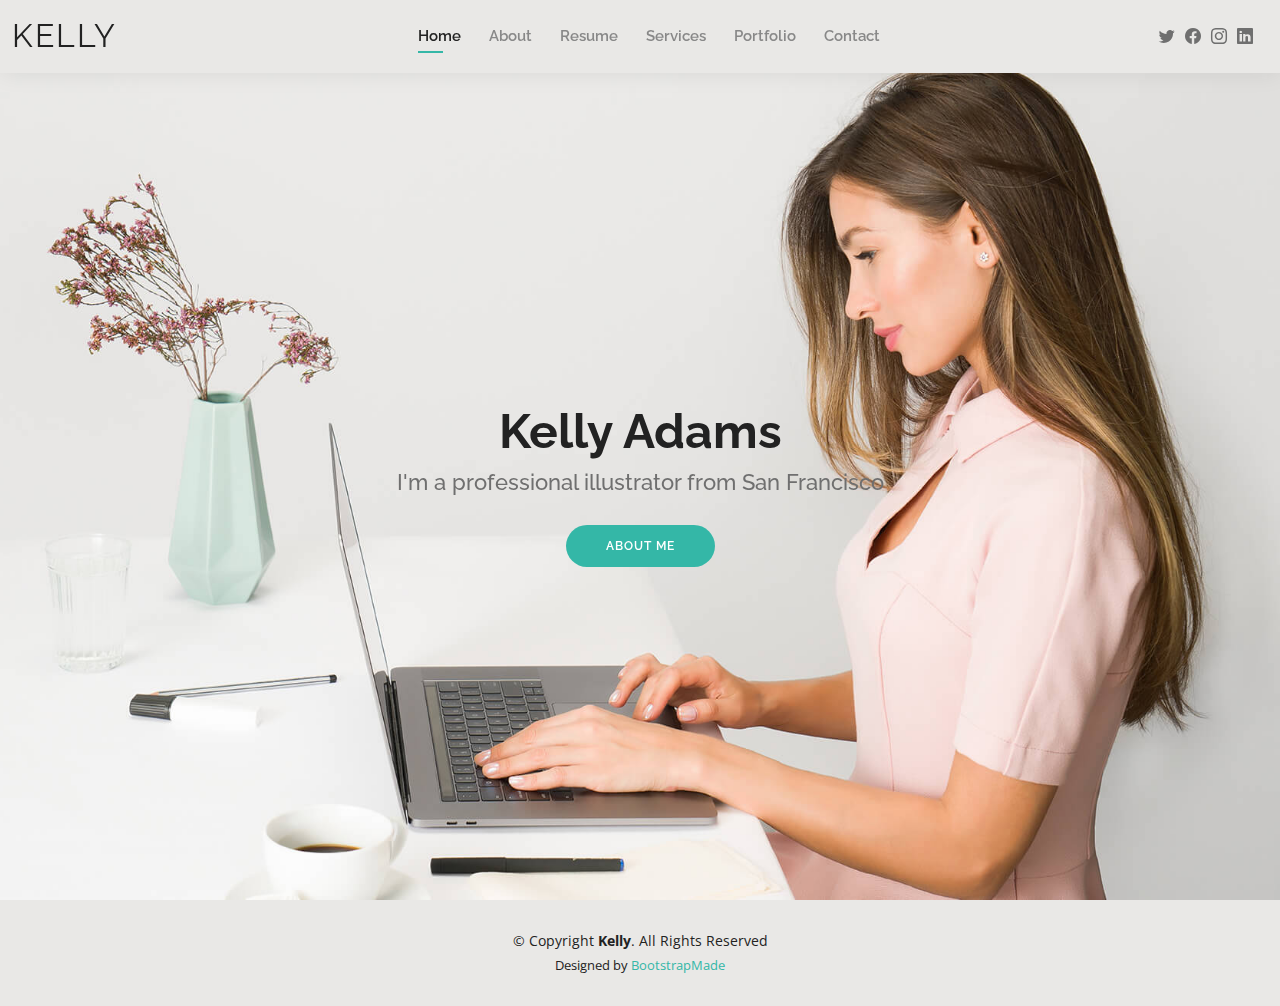
==== index.html @ c8ec2424 "portfolio has benn added" ====
<!DOCTYPE html>
<html lang="en">

<head>
  <meta charset="utf-8">
  <meta content="width=device-width, initial-scale=1.0" name="viewport">

  <title>Kelly Bootstrap Template - Index</title>
  <meta content="" name="description">
  <meta content="" name="keywords">

  <!-- Favicons -->
  <link href="assets/img/favicon.png" rel="icon">
  <link href="assets/img/apple-touch-icon.png" rel="apple-touch-icon">

  <!-- Google Fonts -->
  <link href="https://fonts.googleapis.com/css?family=Open+Sans:300,300i,400,400i,600,600i,700,700i|Raleway:300,300i,400,400i,500,500i,600,600i,700,700i|Poppins:300,300i,400,400i,500,500i,600,600i,700,700i" rel="stylesheet">

  <!-- Vendor CSS Files -->
  <link href="assets/vendor/aos/aos.css" rel="stylesheet">
  <link href="assets/vendor/bootstrap/css/bootstrap.min.css" rel="stylesheet">
  <link href="assets/vendor/bootstrap-icons/bootstrap-icons.css" rel="stylesheet">
  <link href="assets/vendor/boxicons/css/boxicons.min.css" rel="stylesheet">
  <link href="assets/vendor/glightbox/css/glightbox.min.css" rel="stylesheet">
  <link href="assets/vendor/swiper/swiper-bundle.min.css" rel="stylesheet">

  <!-- Template Main CSS File -->
  <link href="assets/css/style.css" rel="stylesheet">

  <!-- =======================================================
  * Template Name: Kelly
  * Updated: Mar 10 2023 with Bootstrap v5.2.3
  * Template URL: https://bootstrapmade.com/kelly-free-bootstrap-cv-resume-html-template/
  * Author: BootstrapMade.com
  * License: https://bootstrapmade.com/license/
  ======================================================== -->
</head>

<body>

  <!-- ======= Header ======= -->
  <header id="header" class="fixed-top">
    <div class="container-fluid d-flex justify-content-between align-items-center">

      <h1 class="logo me-auto me-lg-0"><a href="index.html">Kelly</a></h1>
      <!-- Uncomment below if you prefer to use an image logo -->
      <!-- <a href="index.html" class="logo"><img src="assets/img/logo.png" alt="" class="img-fluid"></a>-->

      <nav id="navbar" class="navbar order-last order-lg-0">
        <ul>
          <li><a class="active" href="index.html">Home</a></li>
          <li><a href="about.html">About</a></li>
          <li><a href="resume.html">Resume</a></li>
          <li><a href="services.html">Services</a></li>
          <li><a href="portfolio.html">Portfolio</a></li>
          <li><a href="contact.html">Contact</a></li>
        </ul>
        <i class="bi bi-list mobile-nav-toggle"></i>
      </nav><!-- .navbar -->

      <div class="header-social-links">
        <a href="#" class="twitter"><i class="bi bi-twitter"></i></a>
        <a href="#" class="facebook"><i class="bi bi-facebook"></i></a>
        <a href="#" class="instagram"><i class="bi bi-instagram"></i></a>
        <a href="#" class="linkedin"><i class="bi bi-linkedin"></i></i></a>
      </div>

    </div>

  </header><!-- End Header -->

  <!-- ======= Hero Section ======= -->
  <section id="hero" class="d-flex align-items-center">
    <div class="container d-flex flex-column align-items-center" data-aos="zoom-in" data-aos-delay="100">
      <h1>Kelly Adams</h1>
      <h2>I'm a professional illustrator from San Francisco</h2>
      <a href="about.html" class="btn-about">About Me</a>
    </div>
  </section><!-- End Hero -->

  <!-- ======= Footer ======= -->
  <footer id="footer">
    <div class="container">
      <div class="copyright">
        &copy; Copyright <strong><span>Kelly</span></strong>. All Rights Reserved
      </div>
      <div class="credits">
        <!-- All the links in the footer should remain intact. -->
        <!-- You can delete the links only if you purchased the pro version. -->
        <!-- Licensing information: https://bootstrapmade.com/license/ -->
        <!-- Purchase the pro version with working PHP/AJAX contact form: https://bootstrapmade.com/kelly-free-bootstrap-cv-resume-html-template/ -->
        Designed by <a href="https://bootstrapmade.com/">BootstrapMade</a>
      </div>
    </div>
  </footer><!-- End  Footer -->

  <div id="preloader"></div>
  <a href="#" class="back-to-top d-flex align-items-center justify-content-center"><i class="bi bi-arrow-up-short"></i></a>

  <!-- Vendor JS Files -->
  <script src="assets/vendor/purecounter/purecounter_vanilla.js"></script>
  <script src="assets/vendor/aos/aos.js"></script>
  <script src="assets/vendor/bootstrap/js/bootstrap.bundle.min.js"></script>
  <script src="assets/vendor/glightbox/js/glightbox.min.js"></script>
  <script src="assets/vendor/isotope-layout/isotope.pkgd.min.js"></script>
  <script src="assets/vendor/swiper/swiper-bundle.min.js"></script>
  <script src="assets/vendor/waypoints/noframework.waypoints.js"></script>
  <script src="assets/vendor/php-email-form/validate.js"></script>

  <!-- Template Main JS File -->
  <script src="assets/js/main.js"></script>

</body>

</html>
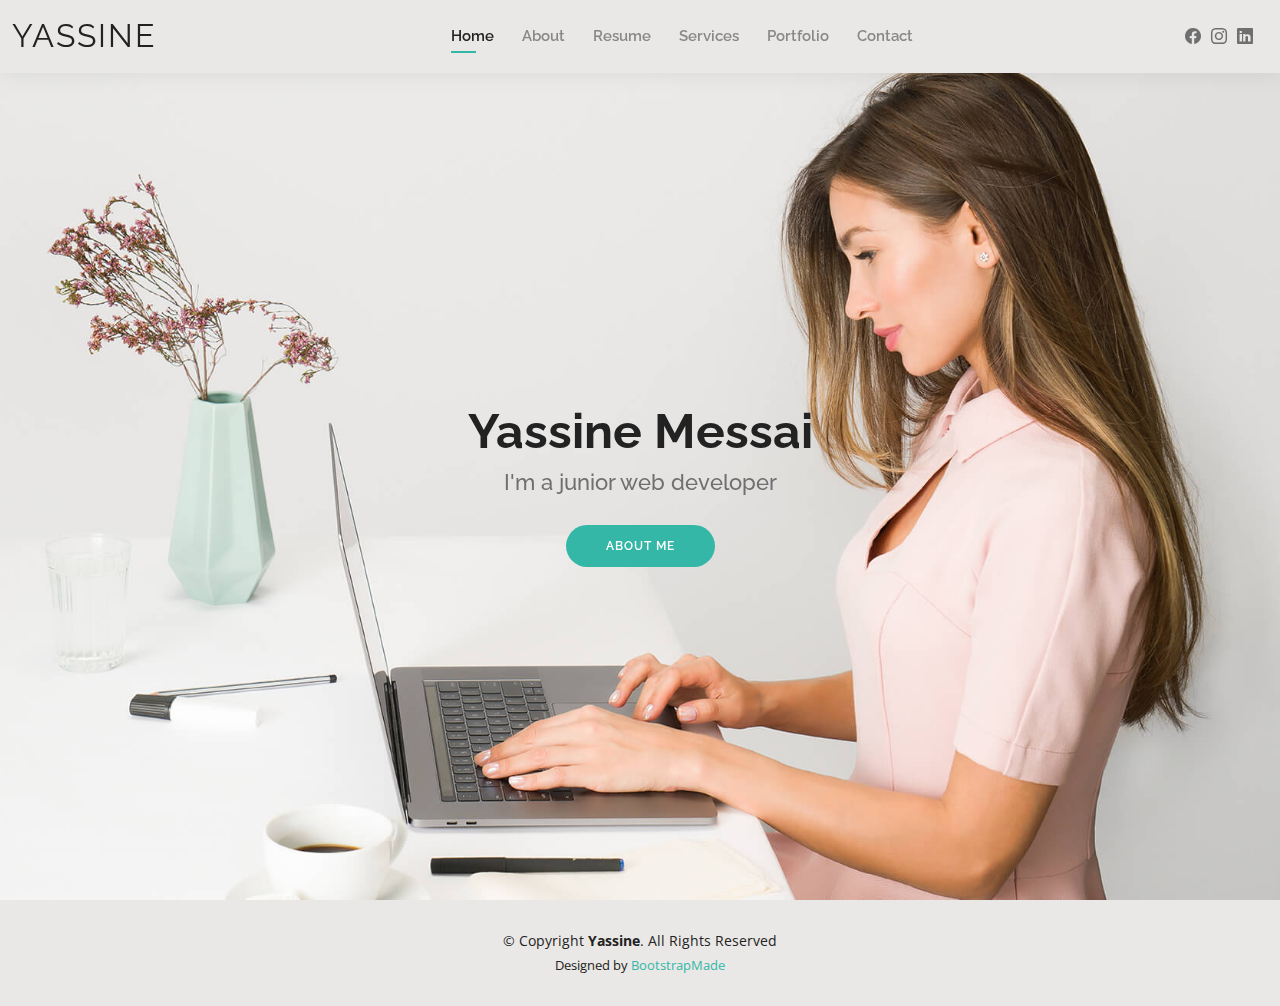
==== commit 2dab80c7: "." ====
--- a/index.html
+++ b/index.html
@@ -5,7 +5,7 @@
   <meta charset="utf-8">
   <meta content="width=device-width, initial-scale=1.0" name="viewport">
 
-  <title>Kelly Bootstrap Template - Index</title>
+  <title>Yassien El-Messai - Portfolio </title>
   <meta content="" name="description">
   <meta content="" name="keywords">
 
@@ -14,7 +14,9 @@
   <link href="assets/img/apple-touch-icon.png" rel="apple-touch-icon">
 
   <!-- Google Fonts -->
-  <link href="https://fonts.googleapis.com/css?family=Open+Sans:300,300i,400,400i,600,600i,700,700i|Raleway:300,300i,400,400i,500,500i,600,600i,700,700i|Poppins:300,300i,400,400i,500,500i,600,600i,700,700i" rel="stylesheet">
+  <link
+    href="https://fonts.googleapis.com/css?family=Open+Sans:300,300i,400,400i,600,600i,700,700i|Raleway:300,300i,400,400i,500,500i,600,600i,700,700i|Poppins:300,300i,400,400i,500,500i,600,600i,700,700i"
+    rel="stylesheet">
 
   <!-- Vendor CSS Files -->
   <link href="assets/vendor/aos/aos.css" rel="stylesheet">
@@ -42,7 +44,7 @@
   <header id="header" class="fixed-top">
     <div class="container-fluid d-flex justify-content-between align-items-center">
 
-      <h1 class="logo me-auto me-lg-0"><a href="index.html">Kelly</a></h1>
+      <h1 class="logo me-auto me-lg-0"><a href="index.html">Yassine</a></h1>
       <!-- Uncomment below if you prefer to use an image logo -->
       <!-- <a href="index.html" class="logo"><img src="assets/img/logo.png" alt="" class="img-fluid"></a>-->
 
@@ -59,10 +61,10 @@
       </nav><!-- .navbar -->
 
       <div class="header-social-links">
-        <a href="#" class="twitter"><i class="bi bi-twitter"></i></a>
-        <a href="#" class="facebook"><i class="bi bi-facebook"></i></a>
-        <a href="#" class="instagram"><i class="bi bi-instagram"></i></a>
-        <a href="#" class="linkedin"><i class="bi bi-linkedin"></i></i></a>
+        <a href="https://www.facebook.com/Yassine.elmessai" class="facebook"><i class="bi bi-facebook"></i></a>
+        <a href="https://www.instagram.com/yassinemessai/" class="instagram"><i class="bi bi-instagram"></i></a>
+        <a href="https://www.linkedin.com/in/yassine-messai-a1b423215/" class="linkedin"><i
+            class="bi bi-linkedin"></i></i></a>
       </div>
 
     </div>
@@ -72,8 +74,8 @@
   <!-- ======= Hero Section ======= -->
   <section id="hero" class="d-flex align-items-center">
     <div class="container d-flex flex-column align-items-center" data-aos="zoom-in" data-aos-delay="100">
-      <h1>Kelly Adams</h1>
-      <h2>I'm a professional illustrator from San Francisco</h2>
+      <h1>Yassine Messai</h1>
+      <h2>I'm a junior web developer</h2>
       <a href="about.html" class="btn-about">About Me</a>
     </div>
   </section><!-- End Hero -->
@@ -82,7 +84,7 @@
   <footer id="footer">
     <div class="container">
       <div class="copyright">
-        &copy; Copyright <strong><span>Kelly</span></strong>. All Rights Reserved
+        &copy; Copyright <strong><span>Yassine</span></strong>. All Rights Reserved
       </div>
       <div class="credits">
         <!-- All the links in the footer should remain intact. -->
@@ -95,7 +97,8 @@
   </footer><!-- End  Footer -->
 
   <div id="preloader"></div>
-  <a href="#" class="back-to-top d-flex align-items-center justify-content-center"><i class="bi bi-arrow-up-short"></i></a>
+  <a href="#" class="back-to-top d-flex align-items-center justify-content-center"><i
+      class="bi bi-arrow-up-short"></i></a>
 
   <!-- Vendor JS Files -->
   <script src="assets/vendor/purecounter/purecounter_vanilla.js"></script>
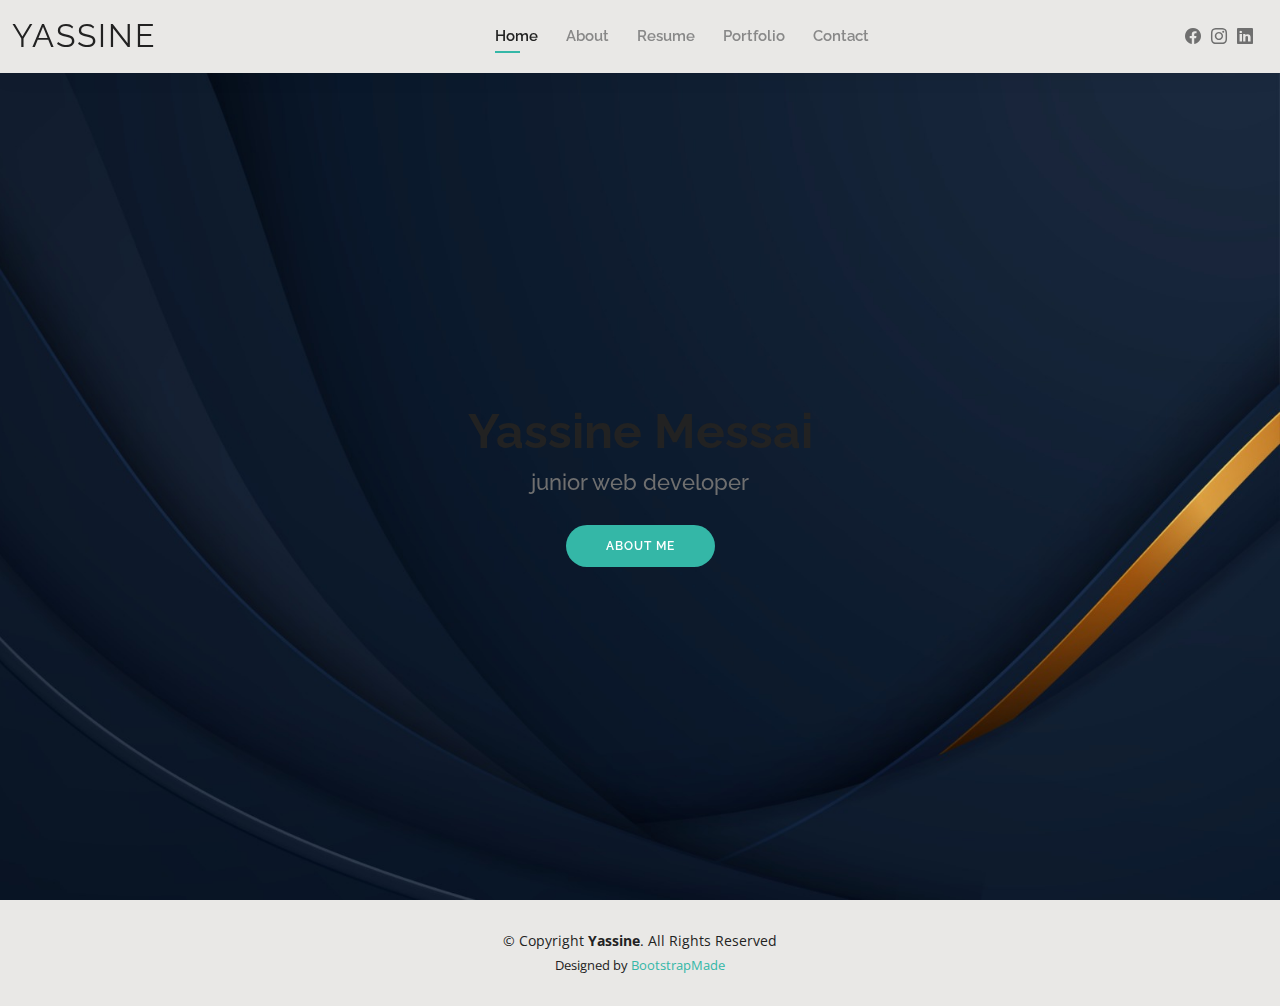
==== commit 57cbc133: "." ====
--- a/index.html
+++ b/index.html
@@ -53,7 +53,7 @@
           <li><a class="active" href="index.html">Home</a></li>
           <li><a href="about.html">About</a></li>
           <li><a href="resume.html">Resume</a></li>
-          <li><a href="services.html">Services</a></li>
+          <!-- <li><a href="services.html">Services</a></li> -->
           <li><a href="portfolio.html">Portfolio</a></li>
           <li><a href="contact.html">Contact</a></li>
         </ul>
@@ -73,11 +73,12 @@
 
   <!-- ======= Hero Section ======= -->
   <section id="hero" class="d-flex align-items-center">
-    <div class="container d-flex flex-column align-items-center" data-aos="zoom-in" data-aos-delay="100">
+    <div class="container d-flex flex-column align-items-center" data-aos="slide-up" data-aos-delay="500">
       <h1>Yassine Messai</h1>
-      <h2>I'm a junior web developer</h2>
+      <h2> junior web developer</h2>
       <a href="about.html" class="btn-about">About Me</a>
     </div>
+
   </section><!-- End Hero -->
 
   <!-- ======= Footer ======= -->
--- a/assets/css/style.css
+++ b/assets/css/style.css
@@ -946,7 +946,7 @@
 # Portfolio
 --------------------------------------------------------------*/
 .portfolio .portfolio-item {
-  margin-bottom: 30px;
+  margin-bottom: 500px;
 }
 
 .portfolio #portfolio-flters {
@@ -999,6 +999,9 @@
   transition: all ease-in-out 0.3s;
   z-index: 2;
   opacity: 0;
+}
+.portfolio .portfolio-item:nth-child(3) .portfolio-wrap {
+  height: 205px;
 }
 
 .portfolio .portfolio-wrap img {
